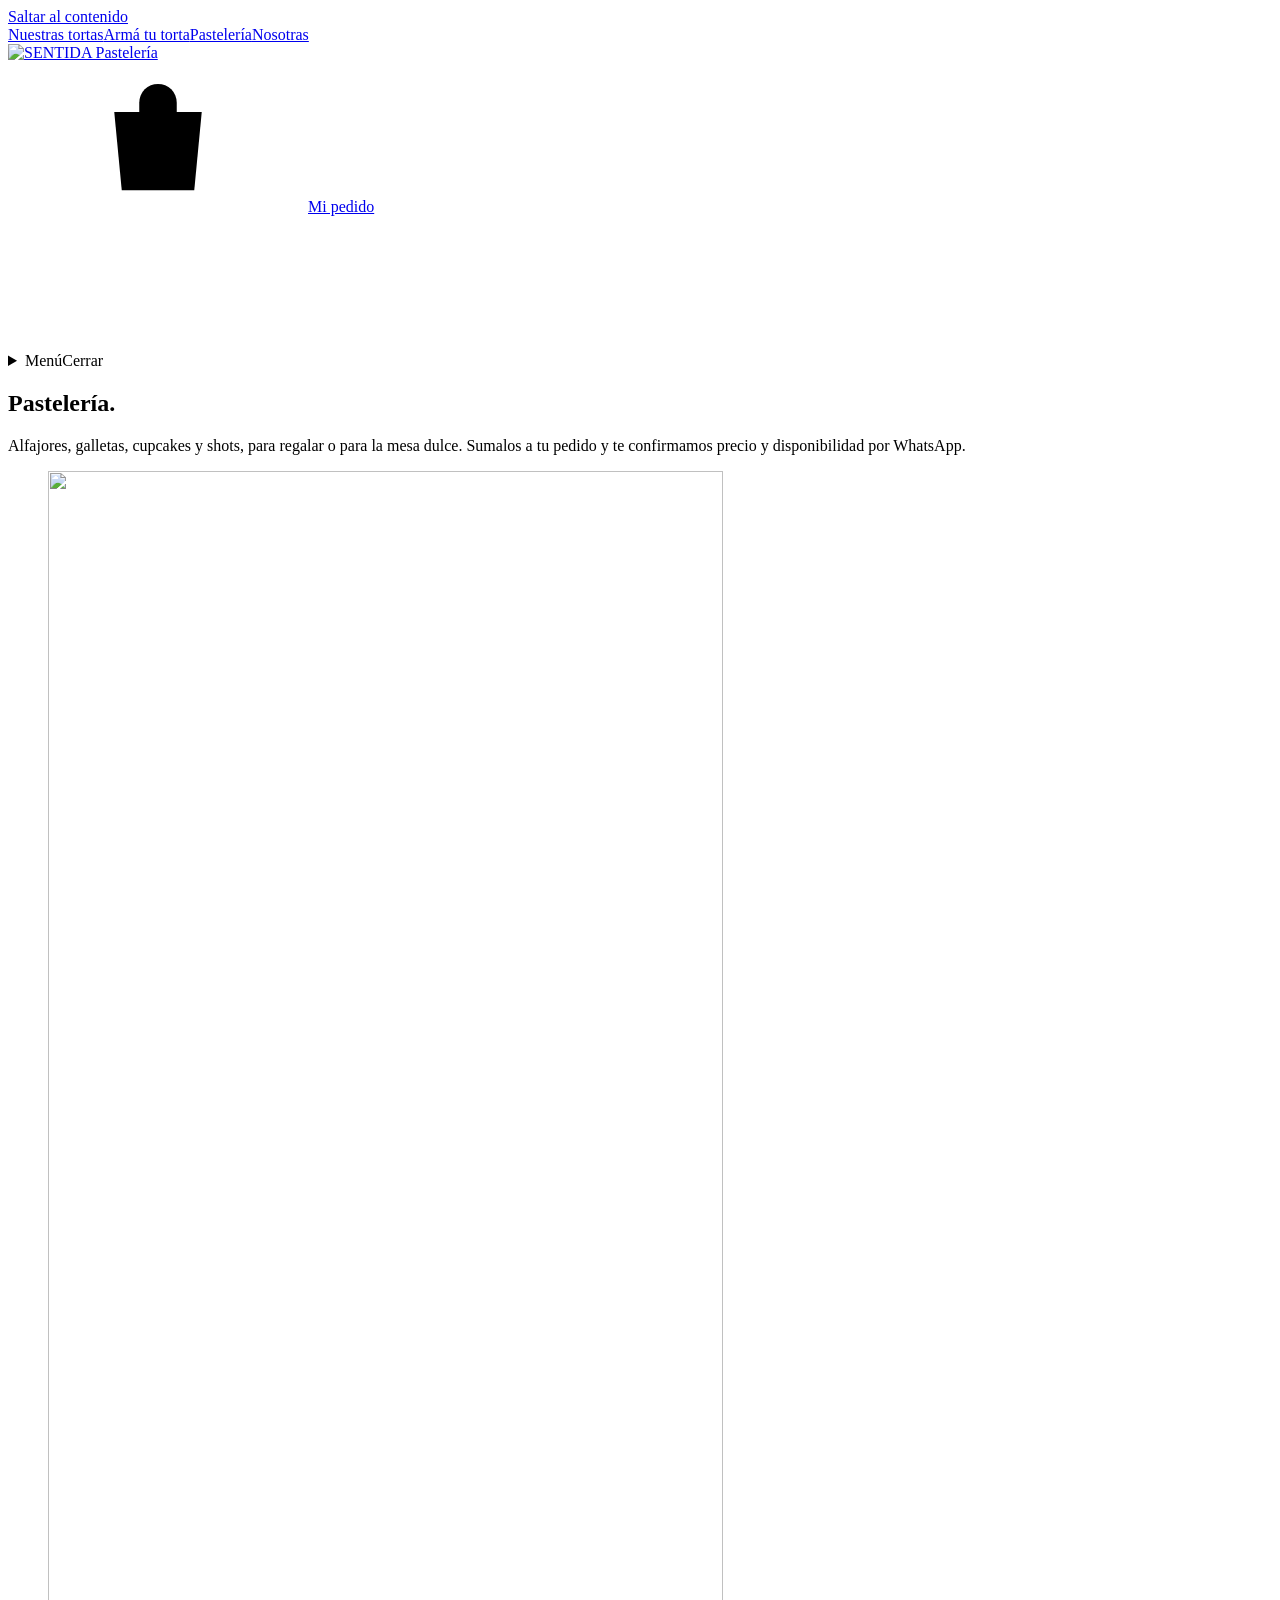
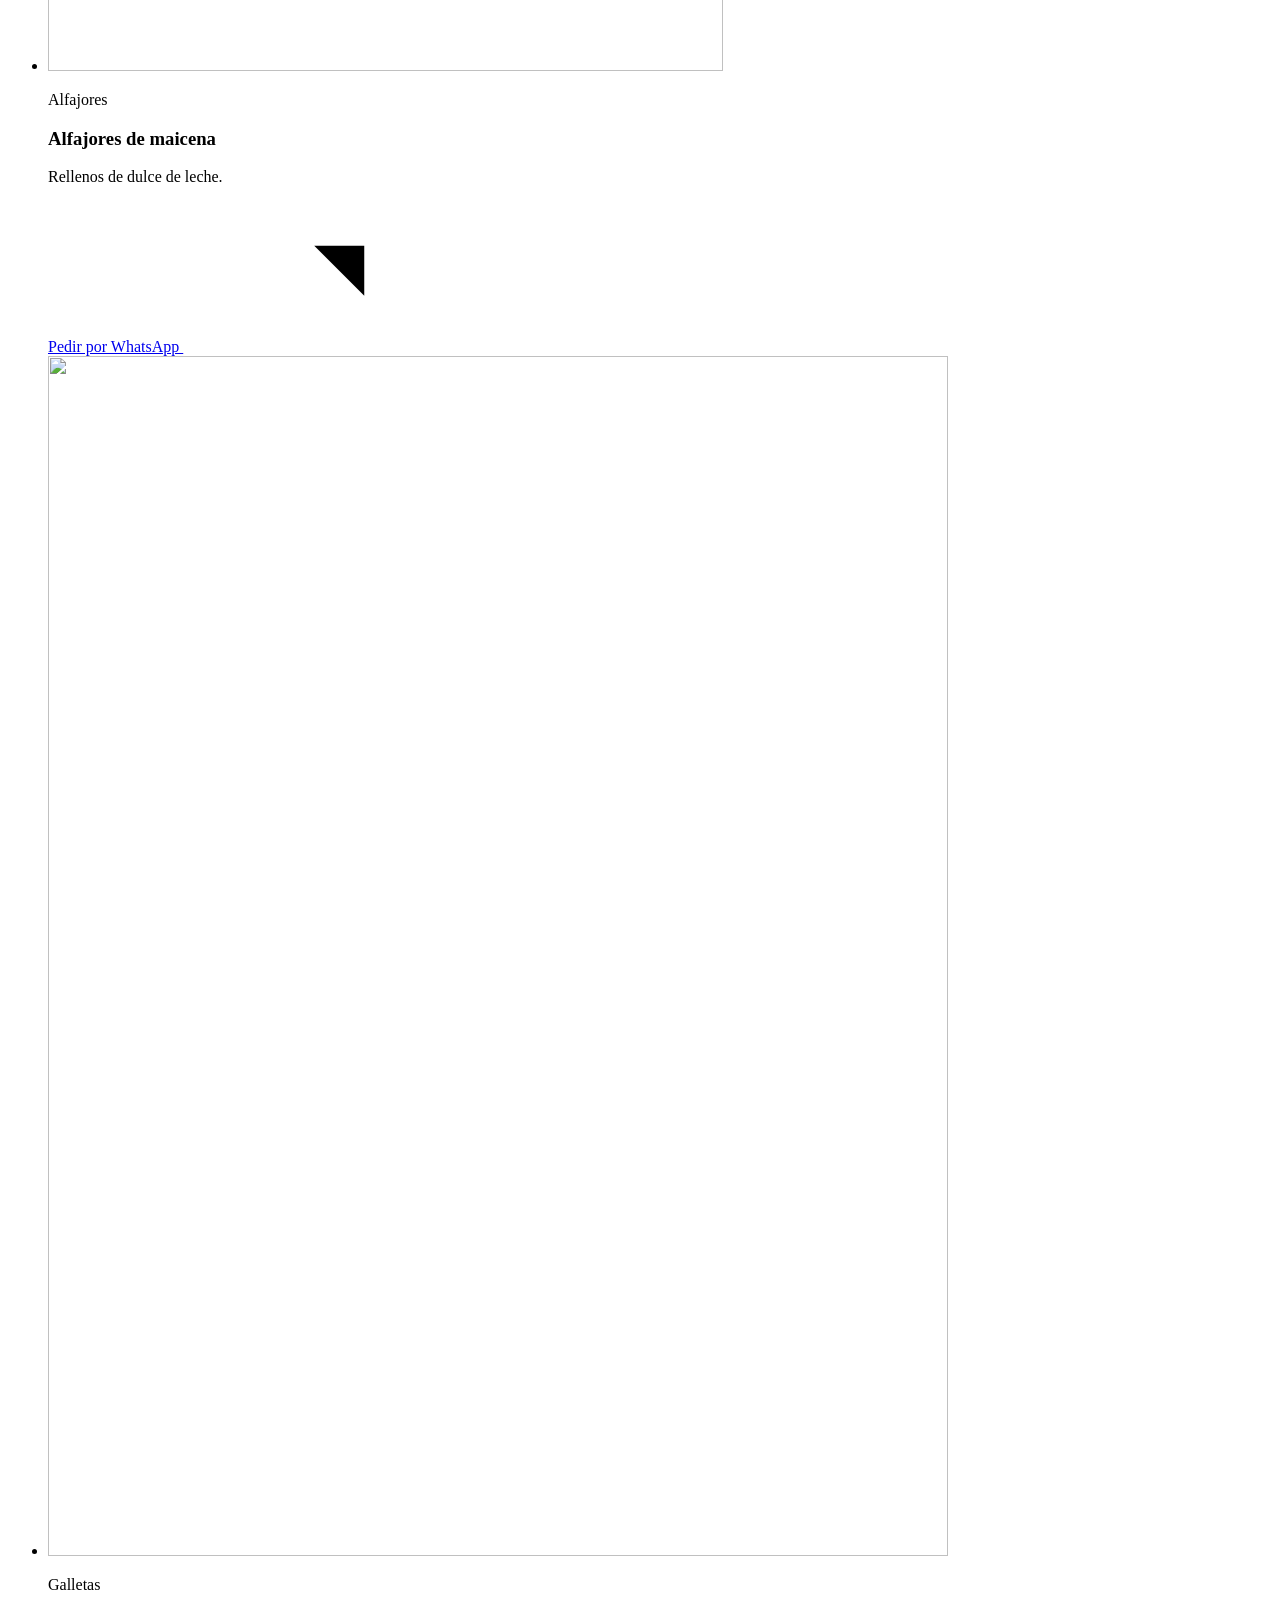
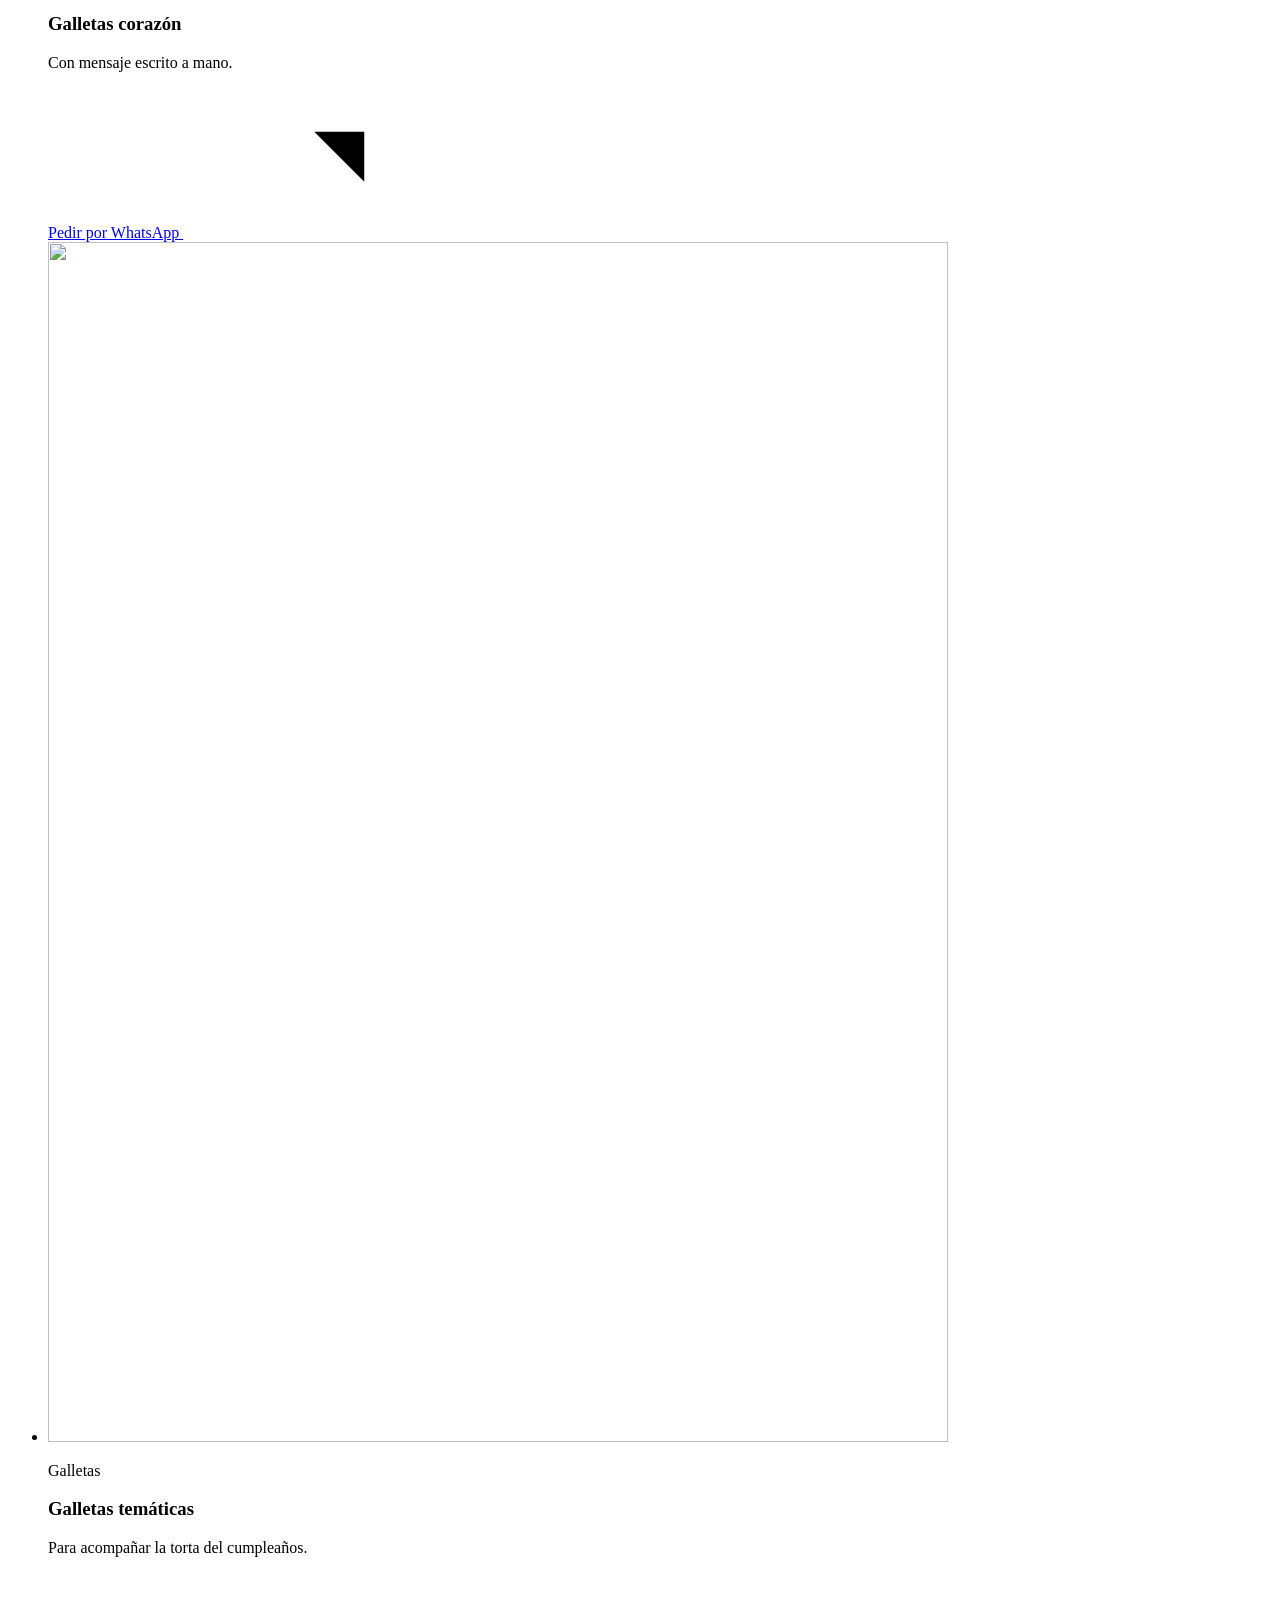
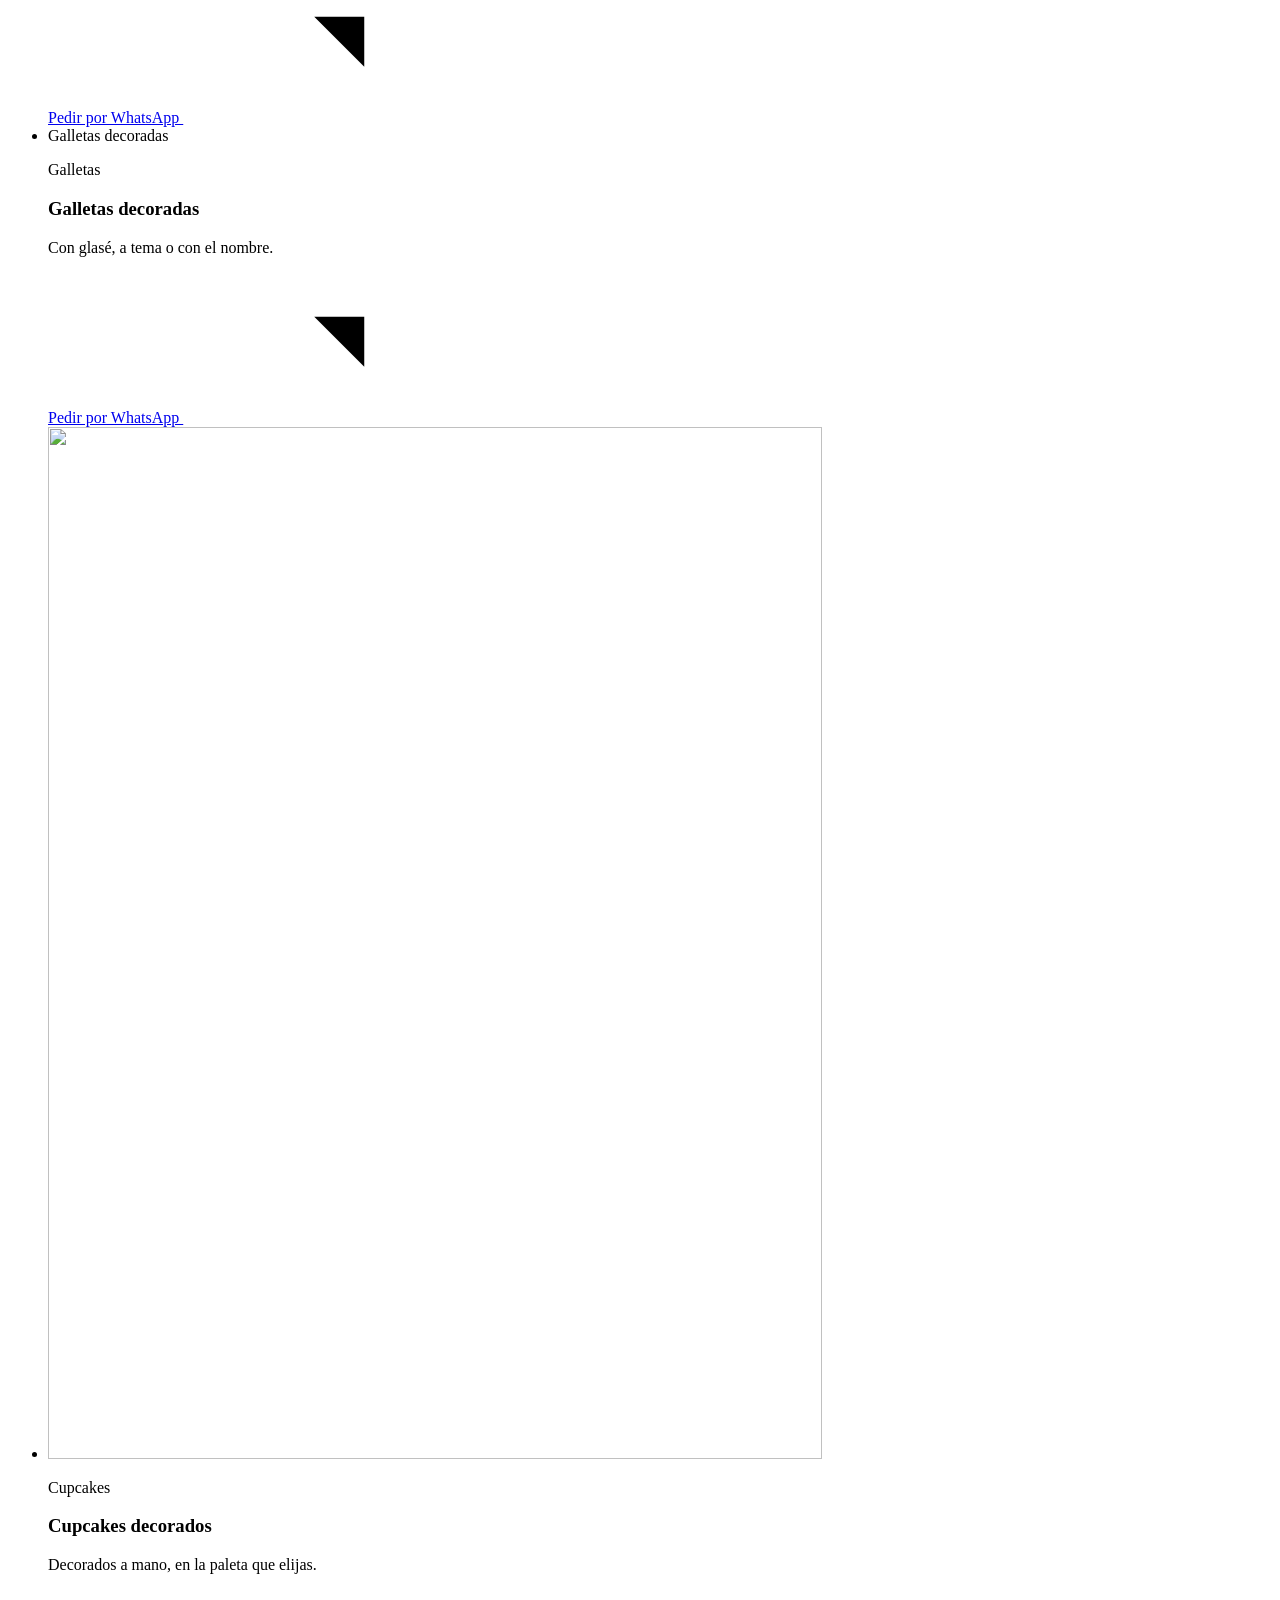
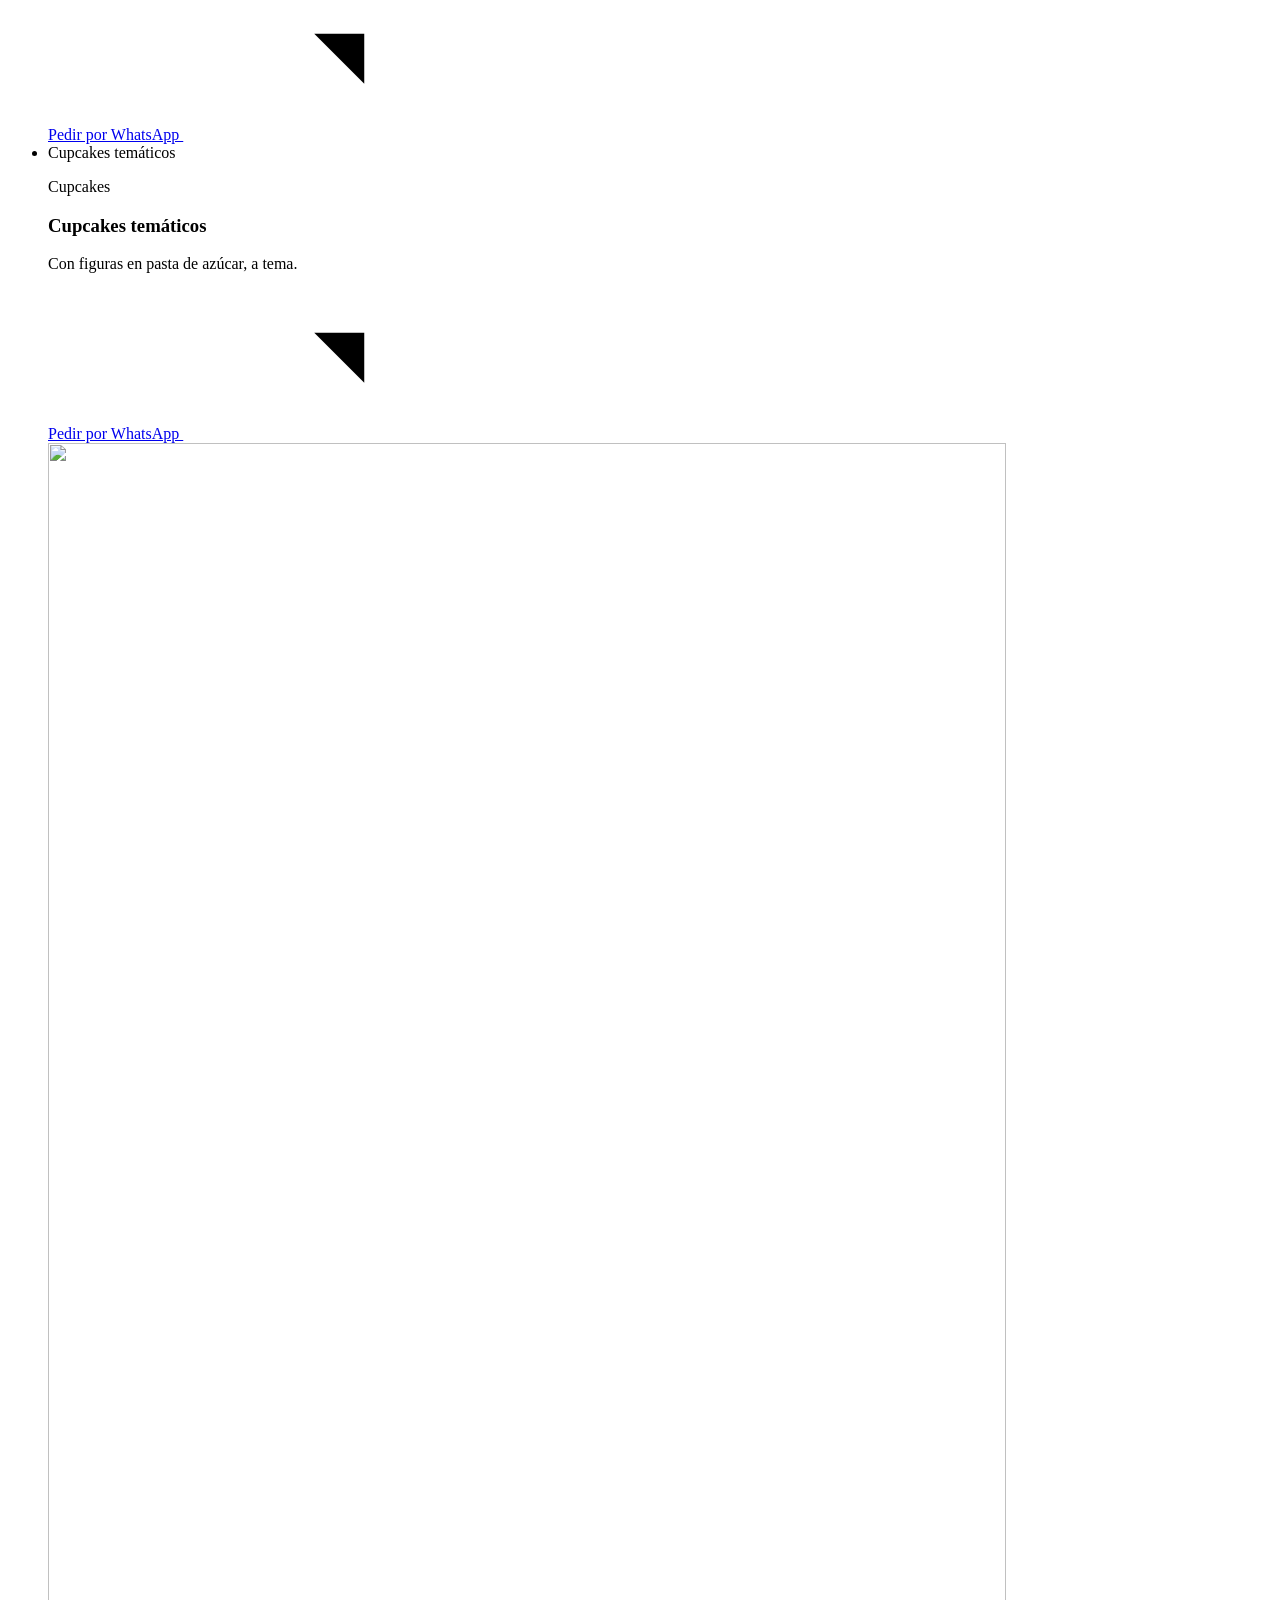
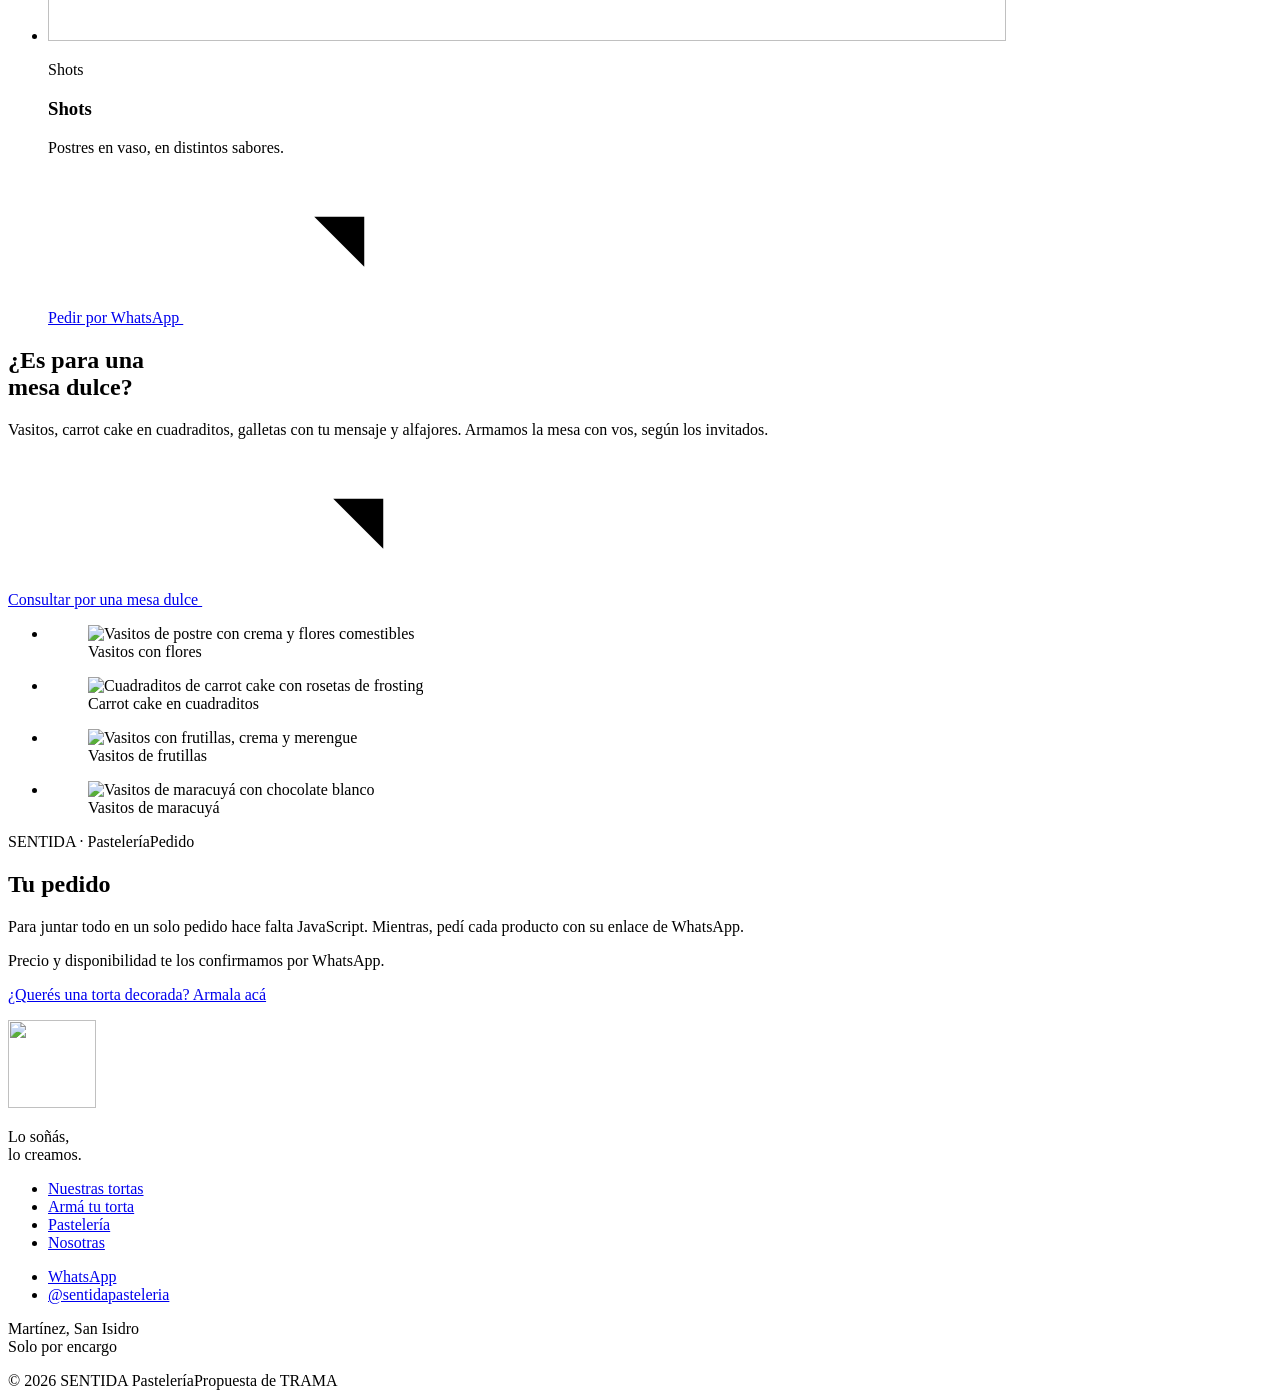
==== antojos/index.html @ 5dc99490 "v5: la home con tres puertas y Nosotras aparte Pedido de la clienta: al entrar se elige Nuestras tor" ====
<!doctype html>
<html lang="es-AR">
<head>
<meta charset="utf-8">
<meta name="viewport" content="width=device-width, initial-scale=1">
<meta name="robots" content="noindex">
<title>Pastelería · SENTIDA Pastelería</title>
<link rel="canonical" href="https://tramaid.github.io/sentida-pasteleria/pasteleria/">
<script>
/* Antojos pasó a llamarse Pastelería. Se conservan ?ref= y el #. */
location.replace('../pasteleria/' + location.search + location.hash);
</script>
<meta http-equiv="refresh" content="0; url=../pasteleria/">
</head>
<body>
<p>Antojos ahora se llama <a href="../pasteleria/">Pastelería</a>.</p>
</body>
</html>
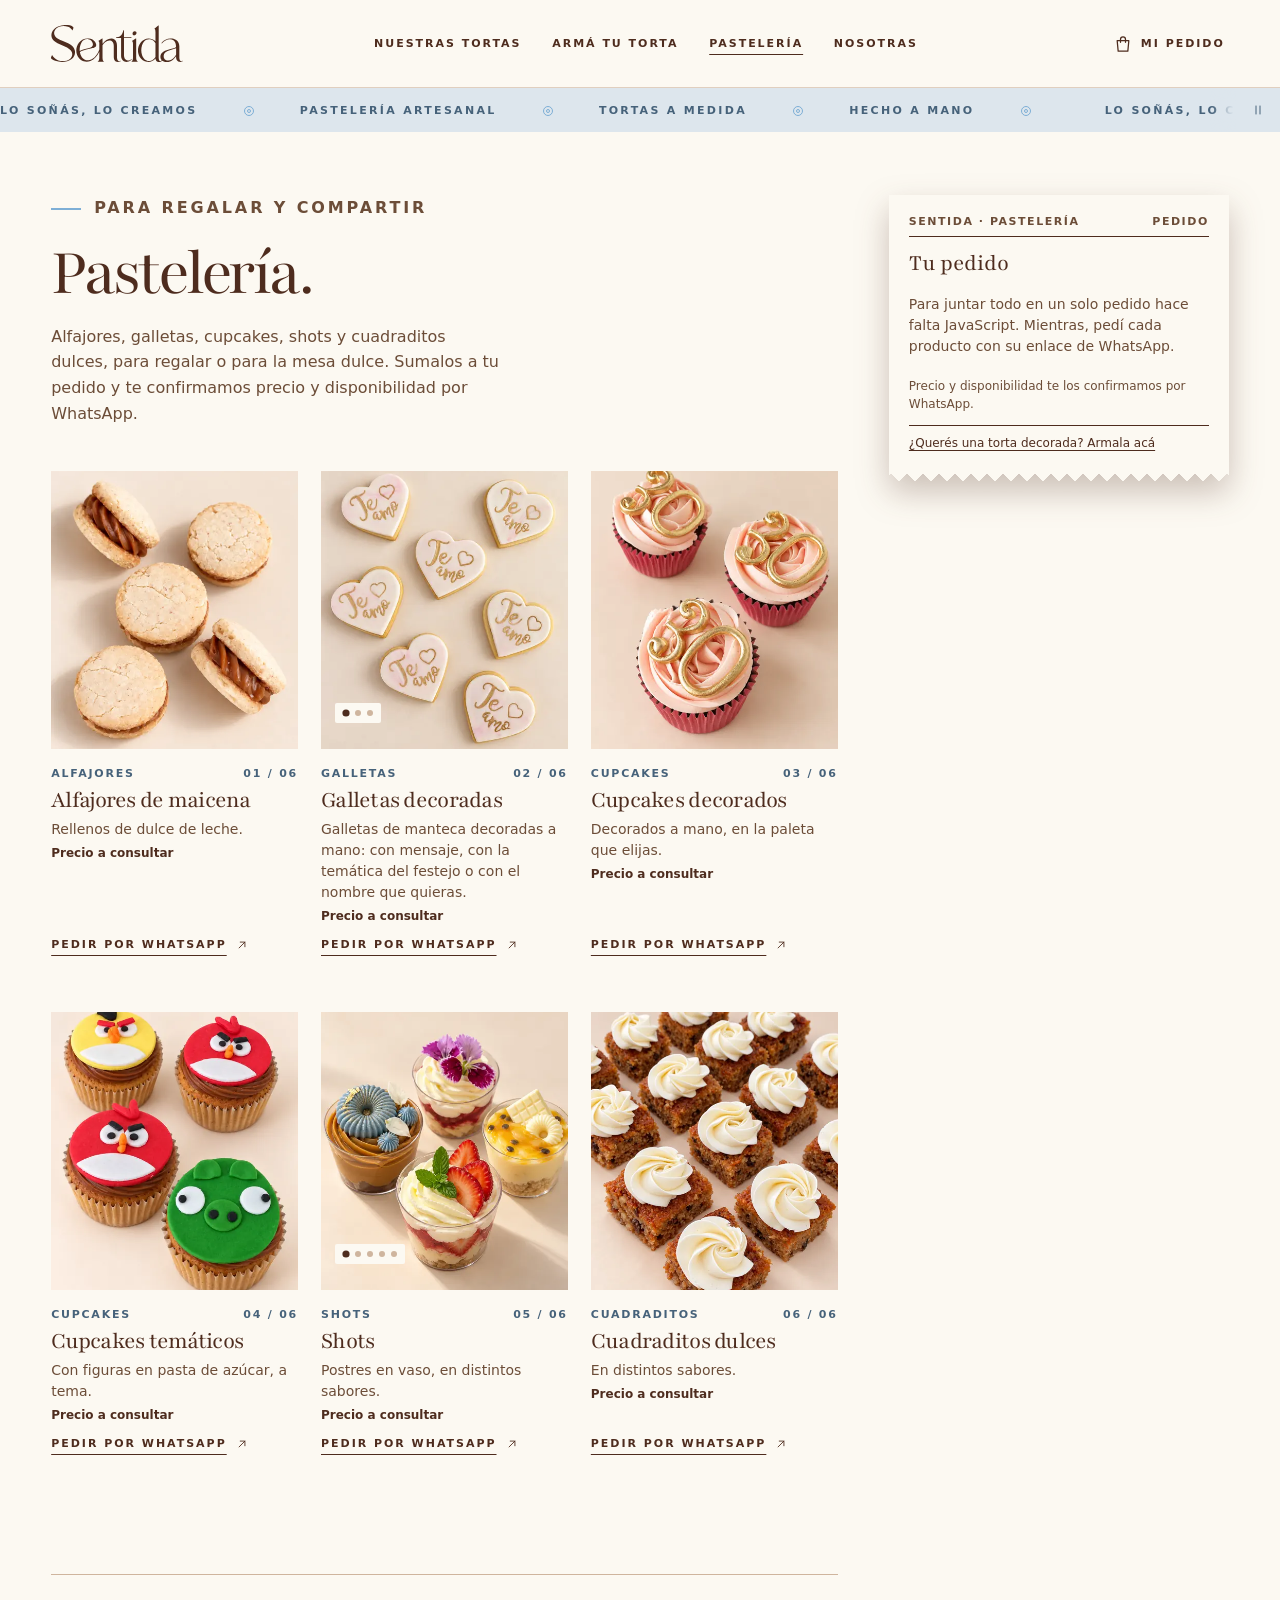
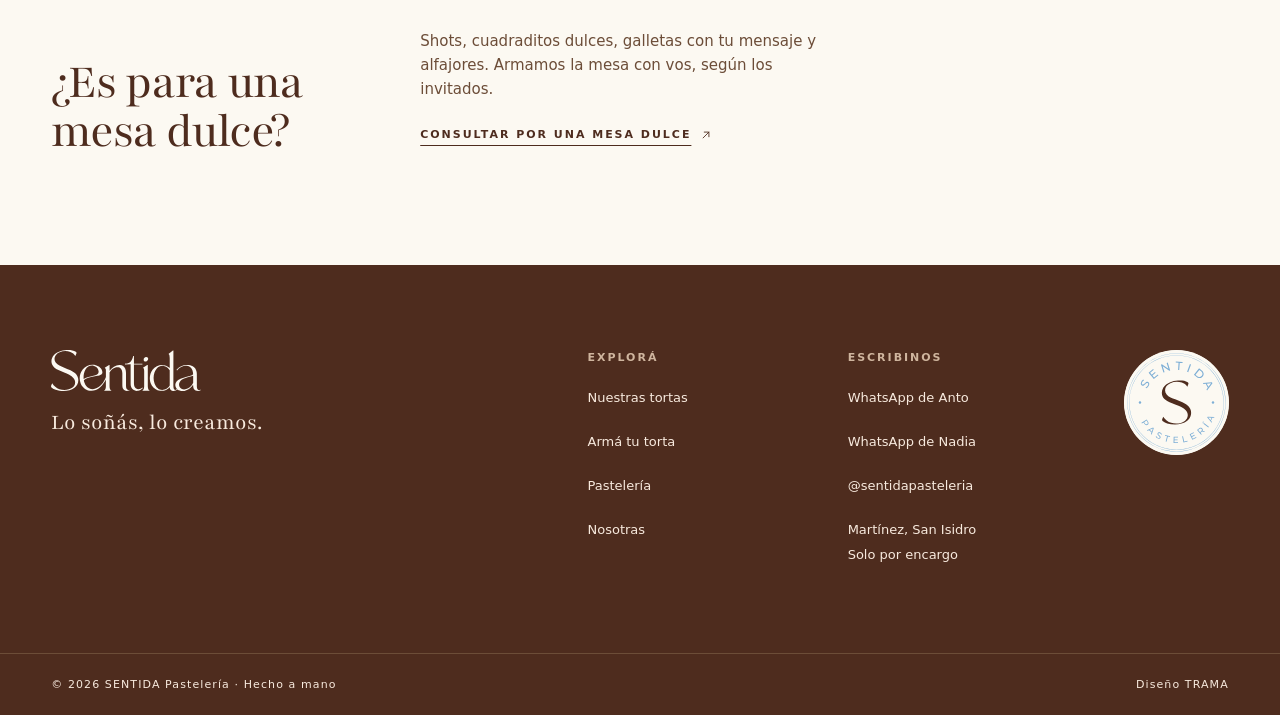
==== commit 9525f1da: "v6: el paso 6 deja adjuntar fotos de referencia en lugar de elegir una torta nuestra - Se saca «Una " ====
--- a/antojos/index.html
+++ b/antojos/index.html
@@ -7,7 +7,7 @@
 <title>Pastelería · SENTIDA Pastelería</title>
 <link rel="canonical" href="https://tramaid.github.io/sentida-pasteleria/pasteleria/">
 <script>
-/* Antojos pasó a llamarse Pastelería. Se conservan ?ref= y el #. */
+/* Antojos pasó a llamarse Pastelería. Se conservan la búsqueda y el #. */
 location.replace('../pasteleria/' + location.search + location.hash);
 </script>
 <meta http-equiv="refresh" content="0; url=../pasteleria/">
